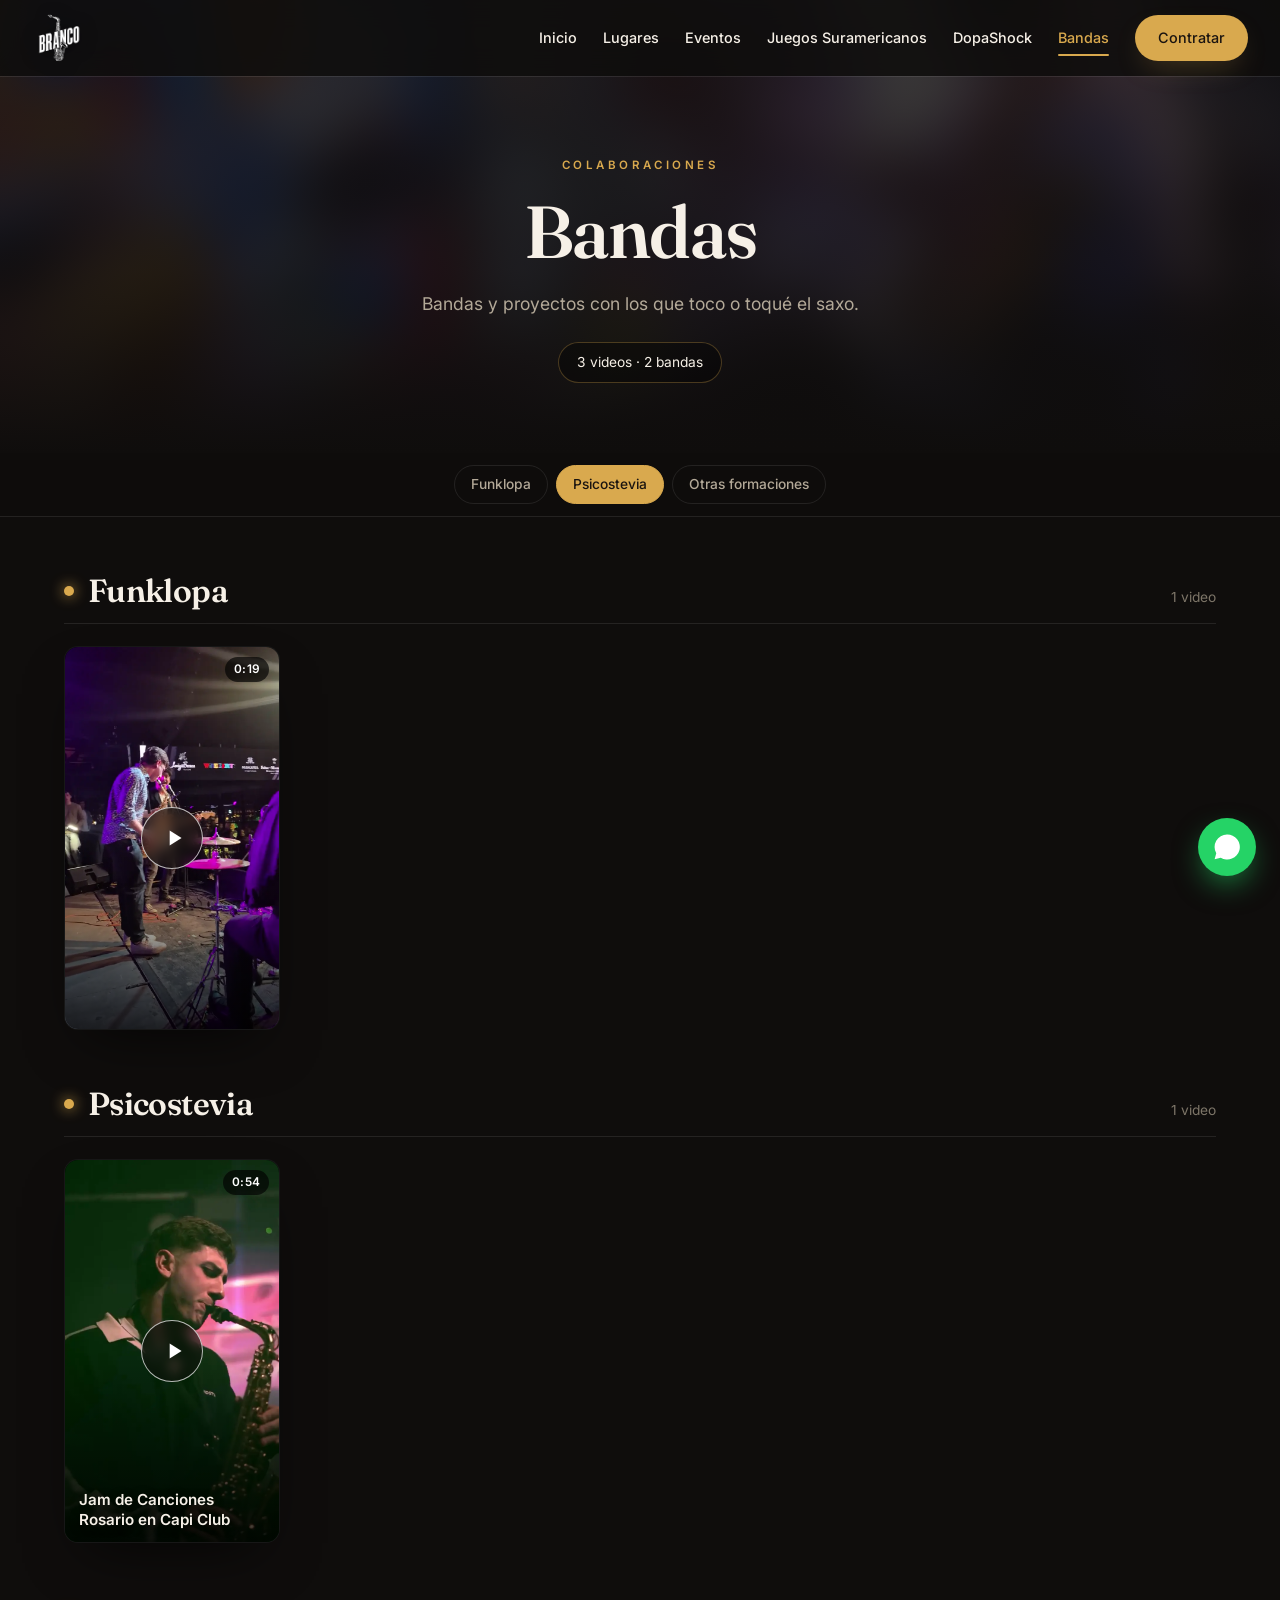
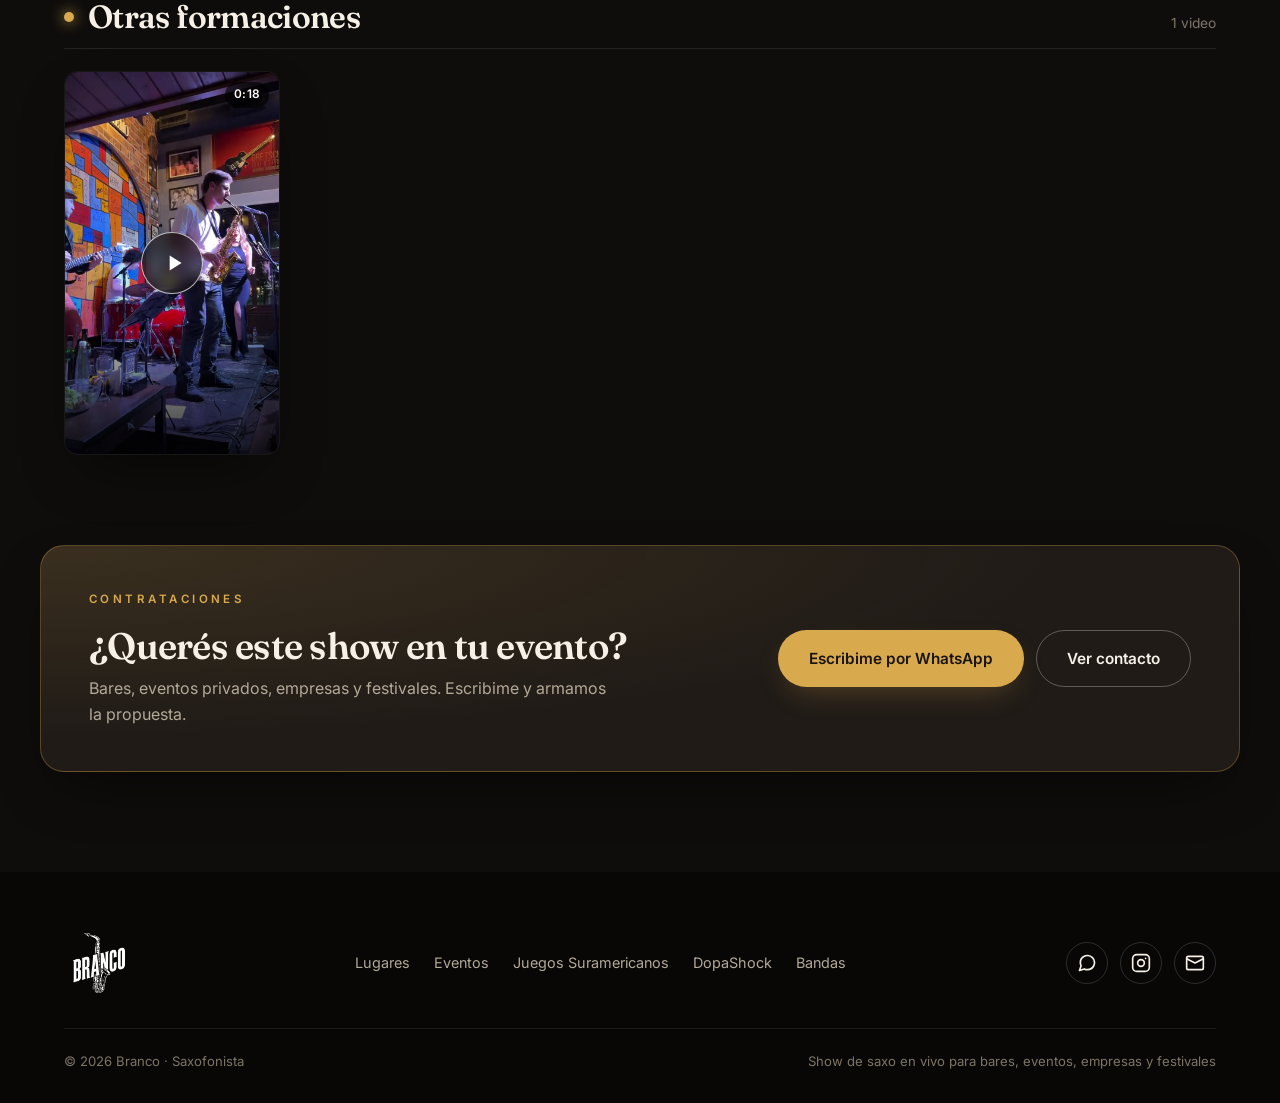
==== bandas.html @ e8080bd6 "Sitio multipágina: Lugares, Eventos, Juegos Suramericanos, DopaShock y Bandas - Páginas generadas au" ====
<!doctype html>
<!-- generado por tools/generar_paginas.py -->
<!-- NO editar este archivo a mano: se pisa al correr actualizar.bat.
     Editá tools/plantillas/*.html o tools/generar_paginas.py -->
<html lang="es-AR">
  <head>
    <meta charset="UTF-8" />
    <meta name="viewport" content="width=device-width, initial-scale=1.0, viewport-fit=cover" />
    <title>Bandas — Branco Saxofonista</title>
    <meta name="description" content="Bandas con las que tocó Branco, saxofonista. Videos en vivo de cada una." />
    <meta name="theme-color" content="#0f0d0c" />
    <meta name="robots" content="index, follow" />
    <link rel="canonical" href="https://developerbranco-rgb.github.io/bandas.html" />

    <meta property="og:site_name" content="Branco — Saxofonista" />
    <meta property="og:title" content="Bandas — Branco Saxofonista" />
    <meta property="og:description" content="Bandas con las que tocó Branco, saxofonista. Videos en vivo de cada una." />
    <meta property="og:type" content="website" />
    <meta property="og:locale" content="es_AR" />
    <meta property="og:url" content="https://developerbranco-rgb.github.io/bandas.html" />
    <meta property="og:image" content="https://developerbranco-rgb.github.io/media/bandas/banda.webp" />
    <meta name="twitter:card" content="summary_large_image" />

    <link rel="icon" type="image/png" sizes="32x32" href="assets/icon-32.png" />
    <link rel="apple-touch-icon" href="assets/icon-180.png" />

    <link rel="preconnect" href="https://fonts.googleapis.com" />
    <link rel="preconnect" href="https://fonts.gstatic.com" crossorigin />
    <link
      href="https://fonts.googleapis.com/css2?family=Fraunces:ital,opsz,wght@0,9..144,600;1,9..144,600&family=Inter:wght@400;500;600;700&display=swap"
      rel="stylesheet"
    />
    <link rel="stylesheet" href="styles.css" />
    <noscript><style>.reveal { opacity: 1; transform: none; }</style></noscript>

    <script type="application/ld+json">
      {
        "@context": "https://schema.org",
        "@graph": [
          {
            "@type": "Person",
            "@id": "https://developerbranco-rgb.github.io/#branco",
            "name": "Branco",
            "jobTitle": "Saxofonista",
            "url": "https://developerbranco-rgb.github.io/",
            "image": "https://developerbranco-rgb.github.io/assets/img/hero.jpg",
            "email": "brancoantu9@gmail.com",
            "sameAs": ["https://instagram.com/branco.sax"]
          },
          {
            "@type": "MusicGroup",
            "@id": "https://developerbranco-rgb.github.io/#show",
            "name": "Branco — Saxofonista",
            "description": "Show de saxo en vivo para bares, eventos privados, empresas y festivales.",
            "url": "https://developerbranco-rgb.github.io/",
            "image": "https://developerbranco-rgb.github.io/assets/img/hero.jpg",
            "genre": ["Pop", "R&B", "Soul", "Electrónica", "Jazz"],
            "member": { "@id": "https://developerbranco-rgb.github.io/#branco" },
            "areaServed": "AR"
          }
        ]
      }
    </script>
  </head>
  <body class="page-bandas">
    <a class="skip" href="#contenido">Saltar al contenido</a>
    <nav class="nav" id="nav" aria-label="Principal">
      <a href="index.html" class="nav__brand" aria-label="Branco — Inicio">
        <img src="assets/logos/branco.webp" alt="Branco" width="120" height="120" />
      </a>
      <div class="nav__links" id="navLinks">
        <a href="index.html">Inicio</a>
        <a href="lugares.html">Lugares</a>
        <a href="eventos.html">Eventos</a>
        <a href="juegos-suramericanos.html">Juegos Suramericanos</a>
        <a href="dopashock.html">DopaShock</a>
        <a href="bandas.html" aria-current="page">Bandas</a>
        <a href="index.html#contacto" class="btn btn--gold nav__cta">Contratar</a>
      </div>
      <button class="nav__toggle" id="navToggle" aria-label="Abrir menú" aria-expanded="false" aria-controls="navLinks">
        <span></span><span></span><span></span>
      </button>
    </nav>

    <main id="contenido">
      <header class="phero">
        <div class="phero__bg" style="background-image:url('media/bandas/banda.webp')" aria-hidden="true"></div>
        <div class="wrap phero__inner">
          <p class="eyebrow">Colaboraciones</p>
          <h1>Bandas</h1>
          <p class="phero__lead">Bandas y proyectos con los que toco o toqué el saxo.</p>
          <p class="phero__stats">3 videos · 2 bandas</p>
        </div>
      </header>
<nav class="subnav" aria-label="Secciones de la página"><div class="subnav__inner wrap"><a href="#funklopa" class="">Funklopa</a><a href="#psicostevia" class="">Psicostevia</a><a href="#otras-formaciones" class="">Otras formaciones</a></div></nav>
<div class="wrap page"><div class="block"><section class="group reveal" id="funklopa"><header class="group__head"><h2>Funklopa</h2><span>1 video</span></header><div class="vgrid vgrid--v"><a class="vcard vcard--v" href="media/bandas/funklopa/funklopa.mp4" data-video data-title="" data-poster="media/bandas/funklopa/funklopa.webp" aria-label="Reproducir video"><img src="media/bandas/funklopa/funklopa.webp" alt="" width="720" height="1280" loading="lazy" decoding="async" /><span class="vcard__play"><svg viewBox="0 0 24 24" aria-hidden="true"><path d="M8 5v14l11-7z"/></svg></span><span class="vcard__dur">0:19</span></a></div></section>
<section class="group reveal" id="psicostevia"><header class="group__head"><h2>Psicostevia</h2><span>1 video</span></header><div class="vgrid vgrid--v"><a class="vcard vcard--v" href="media/bandas/psicostevia/que-paso-la-jamdecancionesrosario-y-la-magia-de-branco-sax-e.mp4" data-video data-title="Jam de Canciones Rosario en Capi Club" data-poster="media/bandas/psicostevia/que-paso-la-jamdecancionesrosario-y-la-magia-de-branco-sax-e.webp" aria-label="Reproducir: Jam de Canciones Rosario en Capi Club"><img src="media/bandas/psicostevia/que-paso-la-jamdecancionesrosario-y-la-magia-de-branco-sax-e.webp" alt="" width="720" height="1280" loading="lazy" decoding="async" /><span class="vcard__play"><svg viewBox="0 0 24 24" aria-hidden="true"><path d="M8 5v14l11-7z"/></svg></span><span class="vcard__dur">0:54</span><span class="vcard__title">Jam de Canciones Rosario en Capi Club</span></a></div></section>
<section class="group reveal" id="otras-formaciones"><header class="group__head"><h2>Otras formaciones</h2><span>1 video</span></header><div class="vgrid vgrid--v"><a class="vcard vcard--v" href="media/bandas/banda.mp4" data-video data-title="" data-poster="media/bandas/banda.webp" aria-label="Reproducir video"><img src="media/bandas/banda.webp" alt="" width="720" height="1280" loading="lazy" decoding="async" /><span class="vcard__play"><svg viewBox="0 0 24 24" aria-hidden="true"><path d="M8 5v14l11-7z"/></svg></span><span class="vcard__dur">0:18</span></a></div></section></div></div>
<section class="cta">
        <div class="wrap cta__inner reveal">
          <div>
            <p class="eyebrow">Contrataciones</p>
            <h2>¿Querés este show en tu evento?</h2>
            <p>Bares, eventos privados, empresas y festivales. Escribime y armamos la propuesta.</p>
          </div>
          <div class="cta__btns">
            <a class="btn btn--gold" data-wa href="index.html#contacto">Escribime por WhatsApp</a>
            <a class="btn btn--ghost" href="index.html#contacto">Ver contacto</a>
          </div>
        </div>
      </section>
    </main>

    <footer class="footer">
      <div class="wrap">
        <div class="footer__top">
          <a href="index.html" class="footer__brand" aria-label="Branco — Inicio">
            <img src="assets/logos/branco.webp" alt="Branco" width="120" height="120" loading="lazy" />
          </a>
          <nav class="footer__links" aria-label="Videos">
            <a href="lugares.html">Lugares</a>
<a href="eventos.html">Eventos</a>
<a href="juegos-suramericanos.html">Juegos Suramericanos</a>
<a href="dopashock.html">DopaShock</a>
<a href="bandas.html">Bandas</a>
          </nav>
          <div class="footer__soc">
            <a data-wa href="#" target="_blank" rel="noopener" aria-label="WhatsApp">
              <svg viewBox="0 0 24 24" stroke-width="2" stroke-linecap="round" stroke-linejoin="round"><path d="M21 11.5a8.38 8.38 0 0 1-.9 3.8 8.5 8.5 0 0 1-7.6 4.7 8.38 8.38 0 0 1-3.8-.9L3 21l1.9-5.7a8.38 8.38 0 0 1-.9-3.8 8.5 8.5 0 0 1 4.7-7.6 8.38 8.38 0 0 1 3.8-.9h.5a8.48 8.48 0 0 1 8 8v.5z" /></svg>
            </a>
            <a data-ig href="#" target="_blank" rel="noopener" aria-label="Instagram">
              <svg viewBox="0 0 24 24" stroke-width="2" stroke-linecap="round" stroke-linejoin="round"><rect x="2" y="2" width="20" height="20" rx="5" /><circle cx="12" cy="12" r="4" /><path d="M17.5 6.5h.01" /></svg>
            </a>
            <a data-mail href="#" aria-label="Email">
              <svg viewBox="0 0 24 24" stroke-width="2" stroke-linecap="round" stroke-linejoin="round"><rect x="2" y="4" width="20" height="16" rx="2" /><path d="m22 7-10 5L2 7" /></svg>
            </a>
          </div>
        </div>
        <div class="footer__bottom">
          <span>© <span data-year></span> Branco · Saxofonista</span>
          <span>Show de saxo en vivo para bares, eventos, empresas y festivales</span>
        </div>
      </div>
    </footer>

    <a class="wa-float" data-wa href="#" target="_blank" rel="noopener" aria-label="Escribime por WhatsApp">
      <svg viewBox="0 0 24 24" aria-hidden="true"><path d="M12 2a10 10 0 0 0-8.6 15l-1.3 4.8 4.9-1.3A10 10 0 1 0 12 2z" /></svg>
    </a>

    <!-- Reproductor de videos -->
    <div class="player" id="player" role="dialog" aria-modal="true" aria-label="Reproductor de video" hidden>
      <div class="player__top">
        <p class="player__title" id="playerTitle"></p>
        <span class="player__count" id="playerCount"></span>
        <button class="player__nav player__nav--prev" id="playerPrev" type="button" aria-label="Video anterior">
          <svg viewBox="0 0 24 24"><path d="M15 5 8 12l7 7" /></svg>
        </button>
        <button class="player__nav player__nav--next" id="playerNext" type="button" aria-label="Video siguiente">
          <svg viewBox="0 0 24 24"><path d="m9 5 7 7-7 7" /></svg>
        </button>
        <button class="player__close" id="playerClose" type="button" aria-label="Cerrar">
          <svg viewBox="0 0 24 24"><path d="M6 6l12 12M18 6 6 18" /></svg>
        </button>
      </div>
      <div class="player__stage" id="playerStage">
        <video id="playerVideo" controls playsinline preload="auto"></video>
      </div>
    </div>

    <!-- Fotos ampliadas -->
    <div class="lightbox" id="lightbox" role="dialog" aria-modal="true" aria-label="Foto ampliada">
      <button class="lightbox__close" id="lbClose" aria-label="Cerrar">&times;</button>
      <img alt="" id="lbImg" />
    </div>


    <script src="script.js"></script>
  </body>
</html>
---- styles.css ----
/* ==========================================================================
   Branco — Portfolio Saxofonista
   Estilo: oscuro y elegante, con el dorado del saxo como acento.
   La página de DopaShock cambia el acento a violeta neón (.theme-dopa).
   ========================================================================== */

:root {
  --bg: #0f0d0c;
  --bg-soft: #171412;
  --surface: #201b17;
  --surface-2: #2a241f;
  --ink: #f6f0e7;
  --ink-soft: #b3a998;
  --ink-mute: #7d7568;
  --line: rgba(255, 255, 255, 0.09);
  --gold: #d9a94e;
  --gold-deep: #c1923a;
  --gold-soft: rgba(217, 169, 78, 0.14);
  --gold-line: rgba(217, 169, 78, 0.3);
  --on-gold: #1a1410;
  --dopa: #b44dff;
  --dopa-2: #ff3fd8;
  --shadow: 0 24px 60px -24px rgba(0, 0, 0, 0.75);
  --glow: 0 0 60px -12px rgba(217, 169, 78, 0.35);
  --radius: 18px;
  --maxw: 1200px;
  --nav-h: 76px;
  --serif: "Fraunces", Georgia, "Times New Roman", serif;
  --sans: "Inter", -apple-system, BlinkMacSystemFont, "Segoe UI", Roboto, sans-serif;
}

.theme-dopa {
  --gold: #c26bff;
  --gold-deep: #a64dff;
  --gold-soft: rgba(194, 107, 255, 0.15);
  --gold-line: rgba(194, 107, 255, 0.35);
  --on-gold: #fff;
  --glow: 0 0 70px -12px rgba(194, 107, 255, 0.5);
}

* { box-sizing: border-box; margin: 0; padding: 0; }

html { overflow-x: hidden; scroll-behavior: smooth; scroll-padding-top: calc(var(--nav-h) + 60px); }

body {
  font-family: var(--sans);
  color: var(--ink);
  background: var(--bg);
  line-height: 1.65;
  -webkit-font-smoothing: antialiased;
  overflow-x: hidden;
}
body.no-scroll { overflow: hidden; }

img, video { max-width: 100%; display: block; }
a { color: inherit; text-decoration: none; }
ul { list-style: none; }

:focus-visible { outline: 2px solid var(--gold); outline-offset: 3px; border-radius: 6px; }

.visually-hidden {
  position: absolute !important; width: 1px; height: 1px; overflow: hidden;
  clip: rect(0 0 0 0); white-space: nowrap;
}
.skip {
  position: absolute; left: 12px; top: -60px; z-index: 300;
  background: var(--gold); color: var(--on-gold); padding: 10px 16px; border-radius: 10px; font-weight: 600;
}
.skip:focus { top: 12px; }

@media (prefers-reduced-motion: reduce) {
  html { scroll-behavior: auto; }
  *, *::before, *::after {
    animation-duration: 0.01ms !important; animation-iteration-count: 1 !important;
    transition-duration: 0.01ms !important; scroll-behavior: auto !important;
  }
  .reveal { opacity: 1; transform: none; }
}

.wrap { width: 100%; max-width: var(--maxw); margin: 0 auto; padding: 0 24px; }

h1, h2, h3 { font-family: var(--serif); font-weight: 600; line-height: 1.12; letter-spacing: -0.02em; }

.eyebrow {
  font-family: var(--sans); text-transform: uppercase; letter-spacing: 0.3em;
  font-size: 0.72rem; font-weight: 600; color: var(--gold); margin-bottom: 16px;
}

.section { padding: 100px 0; position: relative; }
.section--soft { background: var(--bg-soft); }
.section__head { max-width: 680px; margin-bottom: 48px; }
.section__head--center { margin-left: auto; margin-right: auto; text-align: center; }
.section__head h2 { font-size: clamp(2rem, 4.5vw, 3.1rem); }
.section__head p:not(.eyebrow) { color: var(--ink-soft); margin-top: 12px; }

/* ---------- Botones ---------- */
.btn {
  display: inline-flex; align-items: center; justify-content: center; gap: 10px;
  padding: 15px 30px; border-radius: 100px; font-weight: 600; font-size: 0.96rem;
  cursor: pointer; border: 1.5px solid transparent; font-family: inherit;
  transition: transform 0.25s ease, box-shadow 0.25s ease, background 0.25s ease, color 0.25s ease;
}
.btn:hover { transform: translateY(-2px); }
.btn--gold { background: var(--gold); color: var(--on-gold); box-shadow: 0 12px 30px -10px var(--gold-line); }
.btn--gold:hover { background: var(--gold-deep); }
.btn--ghost { border-color: rgba(255, 255, 255, 0.28); color: var(--ink); }
.btn--ghost:hover { background: var(--ink); color: var(--bg); border-color: var(--ink); }
.btn--wa { background: #25d366; color: #fff; }
.btn--wa:hover { background: #1eb257; }
.btn--dopa {
  background: linear-gradient(90deg, var(--dopa), var(--dopa-2)); color: #fff;
  box-shadow: 0 12px 34px -10px rgba(180, 77, 255, 0.7);
}

/* ---------- Navbar ---------- */
.nav {
  position: fixed; inset: 0 0 auto 0; z-index: 100; height: var(--nav-h);
  display: flex; align-items: center; justify-content: space-between; gap: 20px;
  padding: 0 32px; transition: background 0.3s ease, box-shadow 0.3s ease;
}
.nav.scrolled, body:not(.page-index) .nav {
  background: rgba(15, 13, 12, 0.86);
  -webkit-backdrop-filter: blur(14px); backdrop-filter: blur(14px);
  box-shadow: 0 1px 0 var(--line);
}
.nav__brand { display: flex; align-items: center; flex-shrink: 0; }
.nav__brand img { height: 54px; width: auto; filter: drop-shadow(0 2px 8px rgba(0,0,0,.5)); }
.nav__links { display: flex; gap: 26px; align-items: center; }
.nav__links a {
  font-size: 0.9rem; font-weight: 500; color: var(--ink); white-space: nowrap;
  position: relative; transition: color 0.2s;
}
.nav__links a:not(.btn)::after {
  content: ""; position: absolute; left: 0; right: 0; bottom: -6px; height: 2px;
  background: var(--gold); transform: scaleX(0); transition: transform 0.25s; border-radius: 2px;
}
.nav__links a:not(.btn):hover { color: var(--gold); }
.nav__links a[aria-current="page"] { color: var(--gold); }
.nav__links a[aria-current="page"]::after { transform: scaleX(1); }
.nav__links .btn { padding: 10px 22px; color: var(--on-gold); }
.nav__toggle {
  display: none; background: none; border: 0; cursor: pointer; padding: 8px; margin-right: -8px;
  position: relative; z-index: 102;
}
.nav__toggle span { display: block; width: 26px; height: 2px; background: var(--ink); margin: 6px 0; transition: 0.3s; }
.nav__toggle.open span:nth-child(1) { transform: translateY(8px) rotate(45deg); }
.nav__toggle.open span:nth-child(2) { opacity: 0; }
.nav__toggle.open span:nth-child(3) { transform: translateY(-8px) rotate(-45deg); }

/* ---------- Hero (inicio) ---------- */
.hero {
  min-height: 100vh; min-height: 100svh;
  display: grid; align-items: center; grid-template-columns: 1.05fr 0.95fr; gap: 56px;
  padding: 130px 24px 80px; position: relative;
}
.hero::before {
  content: ""; position: absolute; top: -10%; right: 0; width: min(600px, 100%); height: 600px;
  background: radial-gradient(circle, rgba(217, 169, 78, 0.16), transparent 65%);
  pointer-events: none; z-index: 0;
}
.hero__text { position: relative; z-index: 1; }
.hero__text .eyebrow { animation: rise 0.8s 0.05s both; }
.hero h1 { font-size: clamp(2.8rem, 6.6vw, 5rem); margin-bottom: 22px; animation: rise 0.8s 0.12s both; }
.hero h1 em { font-style: italic; color: var(--gold); }
.hero__lead { font-size: 1.14rem; color: var(--ink-soft); max-width: 470px; margin-bottom: 34px; animation: rise 0.8s 0.2s both; }
.hero__lead strong { color: var(--ink); font-weight: 600; }
.hero__cta { display: flex; gap: 16px; flex-wrap: wrap; animation: rise 0.8s 0.28s both; }
.hero__feats { display: flex; gap: 12px; flex-wrap: wrap; margin-top: 34px; animation: rise 0.8s 0.36s both; }
.hero__feats span {
  display: inline-flex; align-items: center; gap: 8px; font-size: 0.86rem; color: var(--ink-soft);
  border: 1px solid var(--line); padding: 8px 15px; border-radius: 100px; background: var(--surface);
}
.hero__feats svg { width: 16px; height: 16px; stroke: var(--gold); fill: none; }
.hero__media { position: relative; z-index: 1; display: flex; justify-content: center; animation: rise 1s 0.3s both; }
.hero__phone {
  position: relative; width: min(360px, 78vw); aspect-ratio: 9 / 16; border-radius: 26px;
  overflow: hidden; background: #000; box-shadow: var(--shadow), var(--glow);
  border: 1px solid var(--gold-line);
}
.hero__phone video { width: 100%; height: 100%; object-fit: cover; }
.hero__sound {
  position: absolute; bottom: 58px; left: 50%; transform: translateX(-50%);
  display: flex; align-items: center; gap: 8px; background: rgba(15, 13, 12, 0.78);
  -webkit-backdrop-filter: blur(6px); backdrop-filter: blur(6px); border: 1px solid rgba(217, 169, 78, 0.5);
  color: var(--ink); font-family: inherit; padding: 9px 16px; border-radius: 100px; font-size: 0.8rem;
  white-space: nowrap; cursor: pointer; z-index: 2;
}
.hero__sound[hidden] { display: none; }
.hero__sound svg { width: 16px; height: 16px; stroke: var(--gold); fill: none; stroke-width: 2; }
@keyframes rise { from { opacity: 0; transform: translateY(24px); } to { opacity: 1; transform: none; } }

/* ---------- Franja "Ideal para" ---------- */
.strip { border-block: 1px solid var(--line); background: var(--bg-soft); }
.strip__inner { display: flex; align-items: center; gap: 28px; padding-block: 22px; flex-wrap: wrap; justify-content: center; }
.strip__label { font-size: 0.72rem; text-transform: uppercase; letter-spacing: 0.3em; color: var(--gold); font-weight: 600; }
.strip__list { display: flex; flex-wrap: wrap; gap: 10px 28px; justify-content: center; }
.strip__list li { font-family: var(--serif); font-size: 1.12rem; color: var(--ink); position: relative; }
.strip__list li + li::before {
  content: ""; position: absolute; left: -16px; top: 50%; width: 5px; height: 5px;
  border-radius: 50%; background: var(--gold); transform: translateY(-50%);
}

/* ---------- Números ---------- */
.stats { display: grid; grid-template-columns: repeat(auto-fit, minmax(180px, 1fr)); gap: 18px; padding-block: 64px 0; }
.stat {
  text-align: center; padding: 26px 16px; border: 1px solid var(--line); border-radius: var(--radius);
  background: linear-gradient(180deg, var(--surface), transparent);
}
.stat b { display: block; font-family: var(--serif); font-size: clamp(2.4rem, 5vw, 3.2rem); color: var(--gold); line-height: 1; }
.stat span { display: block; margin-top: 10px; color: var(--ink-soft); font-size: 0.9rem; }

/* ---------- Reveal on scroll ---------- */
.reveal { opacity: 0; transform: translateY(30px); transition: opacity 0.8s ease, transform 0.8s ease; }
.reveal.in { opacity: 1; transform: none; }

/* ---------- El show ---------- */
.show { display: grid; grid-template-columns: 0.95fr 1.05fr; gap: 64px; align-items: center; }
.show__text h2 { font-size: clamp(1.9rem, 4vw, 2.8rem); margin-bottom: 14px; }
.show__lead { color: var(--ink-soft); }
.show__list { display: grid; gap: 14px; margin-top: 28px; }
.feat {
  display: flex; align-items: center; gap: 16px; padding: 18px 20px; background: var(--surface);
  border: 1px solid var(--line); border-radius: 14px; transition: border-color 0.25s, transform 0.25s;
}
.feat:hover { border-color: var(--gold); transform: translateX(4px); }
.feat .ico {
  width: 46px; height: 46px; flex-shrink: 0; border-radius: 12px; background: var(--gold-soft);
  display: flex; align-items: center; justify-content: center;
}
.feat .ico svg { width: 24px; height: 24px; stroke: var(--gold); fill: none; }
.feat h3 { font-size: 1.08rem; }
.feat p { color: var(--ink-soft); font-size: 0.9rem; line-height: 1.5; margin-top: 2px; }
.show__media { position: relative; }
.show__media img {
  width: 100%; height: 580px; object-fit: cover; object-position: center 18%;
  border-radius: var(--radius); box-shadow: var(--shadow);
}
.show__media .frame {
  position: absolute; inset: 18px 18px -18px -18px; border: 2px solid var(--gold);
  border-radius: var(--radius); z-index: -1;
}

/* ---------- Explorar (tarjetas a cada página) ---------- */
.xgrid { display: grid; grid-template-columns: repeat(auto-fit, minmax(200px, 1fr)); gap: 18px; }
.xcard {
  position: relative; display: block; aspect-ratio: 4 / 5; border-radius: var(--radius); overflow: hidden;
  background: #000; border: 1px solid var(--line); box-shadow: var(--shadow); isolation: isolate;
}
.xcard img {
  position: absolute; inset: 0; width: 100%; height: 100%; object-fit: cover; z-index: -2;
  transition: transform 0.8s ease, filter 0.4s;
}
.xcard::after {
  content: ""; position: absolute; inset: 0; z-index: -1;
  background: linear-gradient(180deg, rgba(0,0,0,0) 35%, rgba(0,0,0,0.88) 100%);
}
.xcard:hover img { transform: scale(1.06); }
.xcard:hover { border-color: var(--gold-line); }
.xcard__body { position: absolute; left: 22px; right: 60px; bottom: 22px; display: flex; flex-direction: column; gap: 4px; }
.xcard__eyebrow { font-size: 0.68rem; text-transform: uppercase; letter-spacing: 0.22em; color: var(--gold); font-weight: 600; }
.xcard__title { font-family: var(--serif); font-size: 1.7rem; line-height: 1.1; }
.xcard__meta { font-size: 0.84rem; color: var(--ink-soft); }
.xcard__arrow {
  position: absolute; right: 18px; bottom: 22px; width: 40px; height: 40px; border-radius: 50%;
  border: 1px solid var(--gold-line); display: flex; align-items: center; justify-content: center;
  color: var(--gold); font-size: 1.1rem; transition: background 0.25s, color 0.25s, transform 0.25s;
}
.xcard:hover .xcard__arrow { background: var(--gold); color: var(--on-gold); transform: translateX(3px); }

/* ---------- Banda DopaShock (inicio) ---------- */
.dopa-band { position: relative; overflow: hidden; padding: 110px 0; isolation: isolate; background: #07040c; }
.dopa-band__bg {
  position: absolute; inset: 0; z-index: -2; background-size: cover; background-position: center 30%;
  opacity: 0.35; filter: saturate(1.2);
}
.dopa-band::before {
  content: ""; position: absolute; inset: 0; z-index: -1;
  background: radial-gradient(ellipse at 20% 50%, rgba(180, 77, 255, 0.35), transparent 60%),
    linear-gradient(90deg, rgba(7, 4, 12, 0.85) 0%, rgba(7, 4, 12, 0.6) 100%);
}
.dopa-band__inner { display: grid; grid-template-columns: auto 1fr; gap: 56px; align-items: center; }
.dopa-band__emblem { width: clamp(150px, 22vw, 260px); height: auto; filter: drop-shadow(0 0 40px rgba(194, 107, 255, 0.55)); }
.dopa-band .eyebrow { color: #d59bff; }
.dopa-band__logo { width: min(460px, 100%); height: auto; margin-bottom: 18px; }
.dopa-band p:not(.eyebrow) { color: #d8cfe6; max-width: 520px; }
.dopa-band__meta { font-size: 0.88rem; margin: 10px 0 26px; color: #a99bbd !important; }

/* ---------- Encabezado de páginas internas ---------- */
.phero { position: relative; overflow: hidden; padding: calc(var(--nav-h) + 80px) 0 70px; isolation: isolate; text-align: center; }
.phero__bg {
  position: absolute; inset: -40px; z-index: -2; background-size: cover; background-position: center;
  filter: blur(26px) saturate(1.15); opacity: 0.45; transform: scale(1.1);
}
.phero::after {
  content: ""; position: absolute; inset: 0; z-index: -1;
  background: linear-gradient(180deg, rgba(15,13,12,0.55) 0%, rgba(15,13,12,0.75) 60%, var(--bg) 100%);
}
.phero h1 { font-size: clamp(2.6rem, 7vw, 4.6rem); }
.phero__lead { color: var(--ink-soft); font-size: 1.1rem; max-width: 620px; margin: 16px auto 0; }
.phero__stats {
  display: inline-block; margin-top: 24px; padding: 8px 18px; border-radius: 100px;
  border: 1px solid var(--gold-line); background: rgba(0,0,0,0.35); color: var(--ink); font-size: 0.86rem;
}
.phero__logo {
  width: min(560px, 88vw); height: auto; margin: 4px auto 0;
  filter: drop-shadow(0 0 30px rgba(194, 107, 255, 0.45));
}
.theme-dopa .phero__bg { filter: blur(6px) saturate(1.25); opacity: 0.5; }
.theme-dopa .phero::after {
  background: radial-gradient(ellipse at 50% 40%, rgba(180, 77, 255, 0.25), transparent 60%),
    linear-gradient(180deg, rgba(10,6,16,0.55) 0%, rgba(10,6,16,0.8) 60%, var(--bg) 100%);
}
.theme-dopa { --bg: #0b0810; --bg-soft: #120d1a; --surface: #1b1426; }

/* ---------- Submenú de secciones ---------- */
.subnav {
  position: sticky; top: var(--nav-h); z-index: 50;
  background: rgba(15, 13, 12, 0.9); -webkit-backdrop-filter: blur(12px); backdrop-filter: blur(12px);
  border-bottom: 1px solid var(--line);
}
.theme-dopa .subnav { background: rgba(11, 8, 16, 0.9); }
.subnav__inner {
  display: flex; gap: 8px; overflow-x: auto; padding-block: 12px; scrollbar-width: none;
  justify-content: safe center;
}
.subnav__inner::-webkit-scrollbar { display: none; }
.subnav a {
  flex: 0 0 auto; padding: 7px 16px; border-radius: 100px; font-size: 0.86rem; font-weight: 500;
  color: var(--ink-soft); border: 1px solid var(--line); transition: 0.2s; white-space: nowrap;
}
.subnav a.is-main { color: var(--ink); font-weight: 600; }
.subnav a:hover { color: var(--ink); border-color: var(--gold-line); }
.subnav a.active { background: var(--gold); border-color: var(--gold); color: var(--on-gold); }

/* ---------- Grillas de videos ---------- */
.page { padding-block: 56px 90px; }
.block + .block { margin-top: 80px; }
.block__head { text-align: center; max-width: 640px; margin: 0 auto 36px; }
.block__head h2 { font-size: clamp(1.9rem, 4.2vw, 2.7rem); }
.block__head h2::after {
  content: ""; display: block; width: 56px; height: 2px; background: var(--gold); margin: 16px auto 0; border-radius: 2px;
}
.block__head p { color: var(--ink-soft); margin-top: 14px; }

.group + .group { margin-top: 56px; }
.group__head {
  display: flex; align-items: baseline; justify-content: space-between; gap: 16px;
  padding-bottom: 14px; margin-bottom: 22px; border-bottom: 1px solid var(--line);
}
.group__head h2, .group__head h3 { font-size: clamp(1.45rem, 3vw, 2rem); }
.group__head h2::before, .group__head h3::before {
  content: ""; display: inline-block; width: 10px; height: 10px; border-radius: 50%;
  background: var(--gold); margin-right: 14px; vertical-align: middle; transform: translateY(-3px);
  box-shadow: 0 0 14px var(--gold);
}
.group__head span { color: var(--ink-mute); font-size: 0.86rem; white-space: nowrap; }

.vgrid { display: grid; gap: 18px; }
.vgrid + .vgrid { margin-top: 18px; }
.vgrid--v { grid-template-columns: repeat(auto-fill, minmax(210px, 1fr)); }
.vgrid--h { grid-template-columns: repeat(auto-fill, minmax(340px, 1fr)); }

.vcard {
  position: relative; display: block; border-radius: 14px; overflow: hidden; background: #000;
  border: 1px solid var(--line); box-shadow: var(--shadow); isolation: isolate;
  transition: transform 0.35s ease, border-color 0.35s ease, box-shadow 0.35s ease;
}
.vcard--v { aspect-ratio: 9 / 16; }
.vcard--h { aspect-ratio: 16 / 9; }
.vcard img { width: 100%; height: 100%; object-fit: cover; transition: transform 0.7s ease; }
.vcard::after {
  content: ""; position: absolute; inset: 0; z-index: 1; pointer-events: none;
  background: linear-gradient(180deg, rgba(0,0,0,0) 50%, rgba(0,0,0,0.8) 100%);
}
.vcard:hover { transform: translateY(-4px); border-color: var(--gold-line); box-shadow: var(--shadow), var(--glow); }
.vcard:hover img { transform: scale(1.05); }
.vcard__play {
  position: absolute; z-index: 2; top: 50%; left: 50%; width: 62px; height: 62px; margin: -31px 0 0 -31px;
  border-radius: 50%; display: flex; align-items: center; justify-content: center;
  background: rgba(15, 13, 12, 0.55); border: 1.5px solid rgba(255,255,255,0.7);
  -webkit-backdrop-filter: blur(6px); backdrop-filter: blur(6px);
  transition: background 0.25s, transform 0.25s, border-color 0.25s;
}
.vcard__play svg { width: 26px; height: 26px; fill: #fff; margin-left: 3px; }
.vcard:hover .vcard__play { background: var(--gold); border-color: var(--gold); transform: scale(1.08); }
.vcard:hover .vcard__play svg { fill: var(--on-gold); }
.vcard__dur {
  position: absolute; z-index: 2; top: 10px; right: 10px; font-size: 0.74rem; font-weight: 600;
  padding: 3px 9px; border-radius: 100px; background: rgba(0,0,0,0.65); color: #fff; letter-spacing: 0.02em;
}
.vcard__title {
  position: absolute; z-index: 2; left: 14px; right: 14px; bottom: 12px;
  font-weight: 600; font-size: 0.95rem; line-height: 1.3; text-shadow: 0 2px 10px rgba(0,0,0,0.8);
}

/* ---------- Llamado a contratar ---------- */
.cta { padding: 0 0 100px; }
.cta__inner {
  display: flex; align-items: center; justify-content: space-between; gap: 32px; flex-wrap: wrap;
  padding: 44px 48px; border-radius: 24px; border: 1px solid var(--gold-line);
  background: radial-gradient(ellipse at 0% 0%, var(--gold-soft), transparent 60%), var(--surface);
  box-shadow: var(--shadow);
}
.cta h2 { font-size: clamp(1.6rem, 3.4vw, 2.3rem); }
.cta p:not(.eyebrow) { color: var(--ink-soft); margin-top: 8px; max-width: 520px; }
.cta__btns { display: flex; gap: 12px; flex-wrap: wrap; }

/* ---------- Reproductor ---------- */
.player {
  position: fixed; inset: 0; z-index: 250; background: rgba(5, 4, 3, 0.97);
  display: grid; grid-template-rows: auto 1fr; animation: fade 0.25s ease;
}
.player[hidden] { display: none; }
@keyframes fade { from { opacity: 0; } to { opacity: 1; } }
.player__top {
  display: flex; align-items: center; gap: 16px; padding: 14px 20px;
  padding-top: max(14px, env(safe-area-inset-top));
}
.player__title { flex: 1; min-width: 0; font-weight: 600; white-space: nowrap; overflow: hidden; text-overflow: ellipsis; }
.player__count { color: var(--ink-mute); font-size: 0.86rem; font-variant-numeric: tabular-nums; }
.player__close, .player__nav {
  width: 48px; height: 48px; border-radius: 50%; border: 1px solid rgba(255,255,255,0.2);
  background: rgba(255,255,255,0.06); cursor: pointer; display: flex; align-items: center; justify-content: center;
  transition: background 0.2s, border-color 0.2s;
}
.player__close:hover, .player__nav:hover { background: var(--gold); border-color: var(--gold); }
.player__close svg, .player__nav svg { width: 22px; height: 22px; stroke: #fff; stroke-width: 2.2; fill: none; stroke-linecap: round; stroke-linejoin: round; }
.player__stage {
  min-height: 0; display: flex; align-items: center; justify-content: center;
  padding: 0 88px 24px; padding-bottom: max(24px, env(safe-area-inset-bottom));
}
.player__stage video {
  max-width: 100%; max-height: 100%; width: auto; height: auto; border-radius: 12px; background: #000;
  box-shadow: 0 30px 80px rgba(0,0,0,0.7);
}
.player__nav { position: absolute; top: 50%; transform: translateY(-50%); z-index: 2; }
.player__nav--prev { left: 20px; }
.player__nav--next { right: 20px; }
.player--single .player__nav { display: none; }

/* ---------- Carrusel de fotos ---------- */
.carousel { position: relative; }
.carousel__track {
  display: flex; gap: 18px; overflow-x: auto; scroll-snap-type: x mandatory; scroll-behavior: smooth;
  padding: 4px 2px 14px; scrollbar-width: none;
}
.carousel__track::-webkit-scrollbar { display: none; }
.carousel__track:focus-visible { outline: 2px solid var(--gold); outline-offset: 6px; border-radius: 14px; }
.carousel__track > * { flex: 0 0 auto; scroll-snap-align: center; }
.carousel__btn {
  position: absolute; top: 50%; transform: translateY(-50%); z-index: 5; width: 52px; height: 52px;
  border-radius: 50%; border: 1px solid rgba(217, 169, 78, 0.45); background: rgba(15, 13, 12, 0.85);
  -webkit-backdrop-filter: blur(8px); backdrop-filter: blur(8px);
  display: flex; align-items: center; justify-content: center; cursor: pointer; transition: background 0.25s, transform 0.25s;
}
.carousel__btn:hover { background: var(--gold); transform: translateY(-50%) scale(1.08); }
.carousel__btn:hover svg { stroke: var(--on-gold); }
.carousel__btn svg { width: 24px; height: 24px; stroke: var(--gold); stroke-width: 2.2; fill: none; }
.carousel__btn--prev { left: -22px; }
.carousel__btn--next { right: -22px; }
.pslide {
  height: clamp(340px, 58vh, 520px); aspect-ratio: 2 / 3; width: auto; max-width: 78vw;
  border-radius: 14px; overflow: hidden; box-shadow: var(--shadow); border: 1px solid var(--line); cursor: zoom-in;
}
.pslide img { width: 100%; height: 100%; object-fit: cover; object-position: center 20%; transition: transform 0.6s ease; }
.pslide:hover img { transform: scale(1.05); }

/* ---------- Contacto ---------- */
.contact { display: grid; grid-template-columns: 1fr 1.1fr; gap: 64px; align-items: start; }
.contact__info h2 { font-size: clamp(2rem, 4.5vw, 3rem); margin-bottom: 14px; }
.contact__lead { color: var(--ink-soft); margin-bottom: 28px; }
.contact__list { display: flex; flex-direction: column; gap: 14px; }
.cline {
  display: flex; align-items: center; gap: 16px; padding: 16px 20px; background: var(--surface);
  border: 1px solid var(--line); border-radius: 14px; transition: border-color 0.25s, transform 0.25s;
}
.cline:hover { border-color: var(--gold); transform: translateX(4px); }
.cline .ci {
  width: 44px; height: 44px; border-radius: 12px; background: var(--gold-soft);
  display: flex; align-items: center; justify-content: center; flex-shrink: 0;
}
.cline .ci svg { width: 22px; height: 22px; stroke: var(--gold); fill: none; }
.cline small { display: block; color: var(--ink-soft); font-size: 0.78rem; text-transform: uppercase; letter-spacing: 0.1em; }
.cline b { font-weight: 600; word-break: break-word; }
.form {
  background: var(--surface); border: 1px solid var(--line); border-radius: var(--radius);
  padding: 38px; box-shadow: var(--shadow);
}
.form .row { display: grid; grid-template-columns: 1fr 1fr; gap: 16px; }
.field { margin-bottom: 18px; }
.field label { display: block; font-size: 0.84rem; font-weight: 600; margin-bottom: 8px; }
.field input, .field textarea, .field select {
  width: 100%; padding: 13px 16px; border: 1.5px solid var(--line); border-radius: 12px;
  font-family: inherit; font-size: 1rem; background: var(--bg); color: var(--ink); transition: border-color 0.2s;
  color-scheme: dark;
}
.field input::placeholder, .field textarea::placeholder { color: var(--ink-mute); }
.field input:focus, .field textarea:focus, .field select:focus { outline: none; border-color: var(--gold); }
.field textarea { resize: vertical; min-height: 110px; }
.form .btn { width: 100%; }

/* ---------- Footer ---------- */
.footer { background: #080706; color: var(--ink-soft); padding: 56px 0 30px; padding-bottom: max(30px, env(safe-area-inset-bottom)); }
.footer__top {
  display: flex; justify-content: space-between; align-items: center; flex-wrap: wrap; gap: 24px;
  padding-bottom: 30px; border-bottom: 1px solid rgba(255, 255, 255, 0.08);
}
.footer__brand img { height: 70px; width: auto; }
.footer__links { display: flex; flex-wrap: wrap; gap: 10px 24px; }
.footer__links a { font-size: 0.9rem; transition: color 0.2s; }
.footer__links a:hover { color: var(--gold); }
.footer__soc { display: flex; gap: 12px; }
.footer__soc a {
  width: 42px; height: 42px; border-radius: 50%; border: 1px solid rgba(255, 255, 255, 0.15);
  display: flex; align-items: center; justify-content: center; transition: background 0.25s, border-color 0.25s;
}
.footer__soc a:hover { background: var(--gold); border-color: var(--gold); }
.footer__soc a:hover svg { stroke: var(--on-gold); }
.footer__soc svg { width: 20px; height: 20px; stroke: var(--ink); fill: none; }
.footer__bottom {
  padding-top: 22px; font-size: 0.82rem; color: var(--ink-mute);
  display: flex; justify-content: space-between; flex-wrap: wrap; gap: 10px;
}

/* ---------- Lightbox ---------- */
.lightbox {
  position: fixed; inset: 0; z-index: 260; background: rgba(8, 6, 5, 0.95);
  display: none; align-items: center; justify-content: center; padding: 30px;
}
.lightbox.open { display: flex; }
.lightbox img { max-width: 92vw; max-height: 88vh; object-fit: contain; border-radius: 10px; box-shadow: 0 30px 80px rgba(0, 0, 0, 0.7); }
.lightbox__close {
  position: absolute; top: 18px; right: 24px; background: none; border: 0; color: #fff;
  font-size: 2.6rem; cursor: pointer; line-height: 1; padding: 6px;
}

/* ---------- WhatsApp flotante ---------- */
.wa-float {
  position: fixed; bottom: 24px; right: 24px; z-index: 90; width: 58px; height: 58px; border-radius: 50%;
  background: #25d366; display: flex; align-items: center; justify-content: center;
  box-shadow: 0 12px 30px -6px rgba(37, 211, 102, 0.6); transition: transform 0.25s; animation: pulse 2.4s infinite;
  margin-bottom: env(safe-area-inset-bottom);
}
.wa-float:hover { transform: scale(1.08); }
.wa-float svg { width: 30px; height: 30px; fill: #fff; }
@keyframes pulse {
  0%, 100% { box-shadow: 0 12px 30px -6px rgba(37, 211, 102, 0.6), 0 0 0 0 rgba(37, 211, 102, 0.4); }
  50% { box-shadow: 0 12px 30px -6px rgba(37, 211, 102, 0.6), 0 0 0 14px rgba(37, 211, 102, 0); }
}
body.no-scroll .wa-float, body.menu-open .wa-float { display: none; }

/* ---------- Pantalla completa ---------- */
video:fullscreen, video:-webkit-full-screen {
  width: 100vw !important; height: 100vh !important; max-width: 100vw !important; max-height: 100vh !important;
  object-fit: contain !important; background: #000 !important; border-radius: 0 !important;
}

/* ==========================================================================
   Responsive
   ========================================================================== */
@media (max-width: 1240px) {
  .carousel__btn--prev { left: 6px; }
  .carousel__btn--next { right: 6px; }
}

@media (max-width: 1120px) {
  :root { --nav-h: 66px; }
  .nav { padding: 0 20px; }
  .nav__brand img { height: 46px; }
  .nav__links {
    position: fixed; inset: 0 0 0 auto; width: min(84vw, 340px); height: 100vh; height: 100dvh;
    background: var(--surface); flex-direction: column; justify-content: center; align-items: flex-start;
    gap: 6px; padding: 80px 32px 32px; transform: translateX(100%); visibility: hidden;
    transition: transform 0.35s ease, visibility 0.35s; box-shadow: -30px 0 60px rgba(0,0,0,0.5); overflow-y: auto;
  }
  .nav__links.open { transform: none; visibility: visible; }
  .nav__links a { font-size: 1.15rem; padding: 10px 0; width: 100%; font-family: var(--serif); }
  .nav__links a:not(.btn)::after { bottom: 4px; right: auto; width: 28px; transform-origin: left; }
  .nav__links .btn { margin-top: 16px; width: 100%; padding: 14px 22px; font-family: var(--sans); font-size: 1rem; }
  .nav__toggle { display: block; }
  body.menu-open::after {
    content: ""; position: fixed; inset: 0; background: rgba(0,0,0,0.55); z-index: 99;
  }
}

@media (max-width: 960px) {
  .hero { grid-template-columns: 1fr; text-align: center; padding-top: calc(var(--nav-h) + 36px); gap: 40px; }
  .hero__media { order: -1; }
  .hero__cta, .hero__feats { justify-content: center; }
  .hero__lead { margin-left: auto; margin-right: auto; }
  .show, .contact { grid-template-columns: 1fr; gap: 44px; }
  .show__media { order: -1; max-width: 460px; margin: 0 auto; width: 100%; }
  .show__media img { height: 460px; }
  .show__media .frame { inset: 12px 12px -12px -12px; }
  .dopa-band__inner { grid-template-columns: 1fr; text-align: center; gap: 28px; justify-items: center; }
  .dopa-band p:not(.eyebrow) { margin-inline: auto; }
  /* Reproductor en celular/tablet: [título · 3/10  ‹ ›  ✕] arriba, video grande abajo */
  .player__stage { padding: 0 10px 16px; padding-bottom: max(16px, env(safe-area-inset-bottom)); }
  .player__top { gap: 10px; padding-inline: 16px; }
  .player__nav { position: static; transform: none; }
}

@media (max-width: 700px) {
  .vgrid--v { grid-template-columns: repeat(2, 1fr); gap: 12px; }
  .vgrid--h { grid-template-columns: 1fr; gap: 12px; }
  .vgrid + .vgrid { margin-top: 12px; }
  .vcard { border-radius: 12px; }
  .vcard__play { width: 50px; height: 50px; margin: -25px 0 0 -25px; }
  .vcard__play svg { width: 22px; height: 22px; }
  .vcard__title { font-size: 0.84rem; left: 10px; right: 10px; bottom: 9px; }
  .vcard:hover { transform: none; }
  .group__head { flex-direction: column; align-items: flex-start; gap: 2px; }
  .pslide { height: 60vh; max-height: 480px; }
  .carousel__btn { width: 44px; height: 44px; }
  .xcard { aspect-ratio: 16 / 13; }
  .cta__inner { padding: 32px 24px; }
  .cta__btns, .cta__btns .btn { width: 100%; }
  .player__close, .player__nav { width: 42px; height: 42px; }
}

@media (max-width: 560px) {
  .wrap { padding: 0 18px; }
  .section { padding: 72px 0; }
  .hero { padding: calc(var(--nav-h) + 24px) 18px 64px; }
  .hero__feats span { font-size: 0.8rem; }
  .stats { grid-template-columns: repeat(3, 1fr); gap: 10px; padding-top: 48px; }
  .stat { padding: 18px 6px; }
  .stat span { font-size: 0.74rem; line-height: 1.3; }
  .form .row { grid-template-columns: 1fr; gap: 0; }
  .form { padding: 24px 20px; }
  .phero { padding: calc(var(--nav-h) + 48px) 0 44px; }
  .page { padding-block: 36px 70px; }
  .block + .block { margin-top: 60px; }
  .group + .group { margin-top: 44px; }
  .strip__list li { font-size: 1rem; }
  .footer__top { flex-direction: column; align-items: flex-start; }
  .wa-float { width: 54px; height: 54px; bottom: 18px; right: 18px; }
}

/* Nada se sale de los costados en celulares */
main, .footer { overflow-x: clip; }

@media (max-width: 700px) {
  .strip__inner { gap: 14px; }
  .strip__list { gap: 8px; }
  .strip__list li {
    font-family: var(--sans); font-size: 0.84rem; padding: 6px 14px; border-radius: 100px;
    border: 1px solid var(--line); background: var(--surface);
  }
  .strip__list li + li::before { display: none; }
}
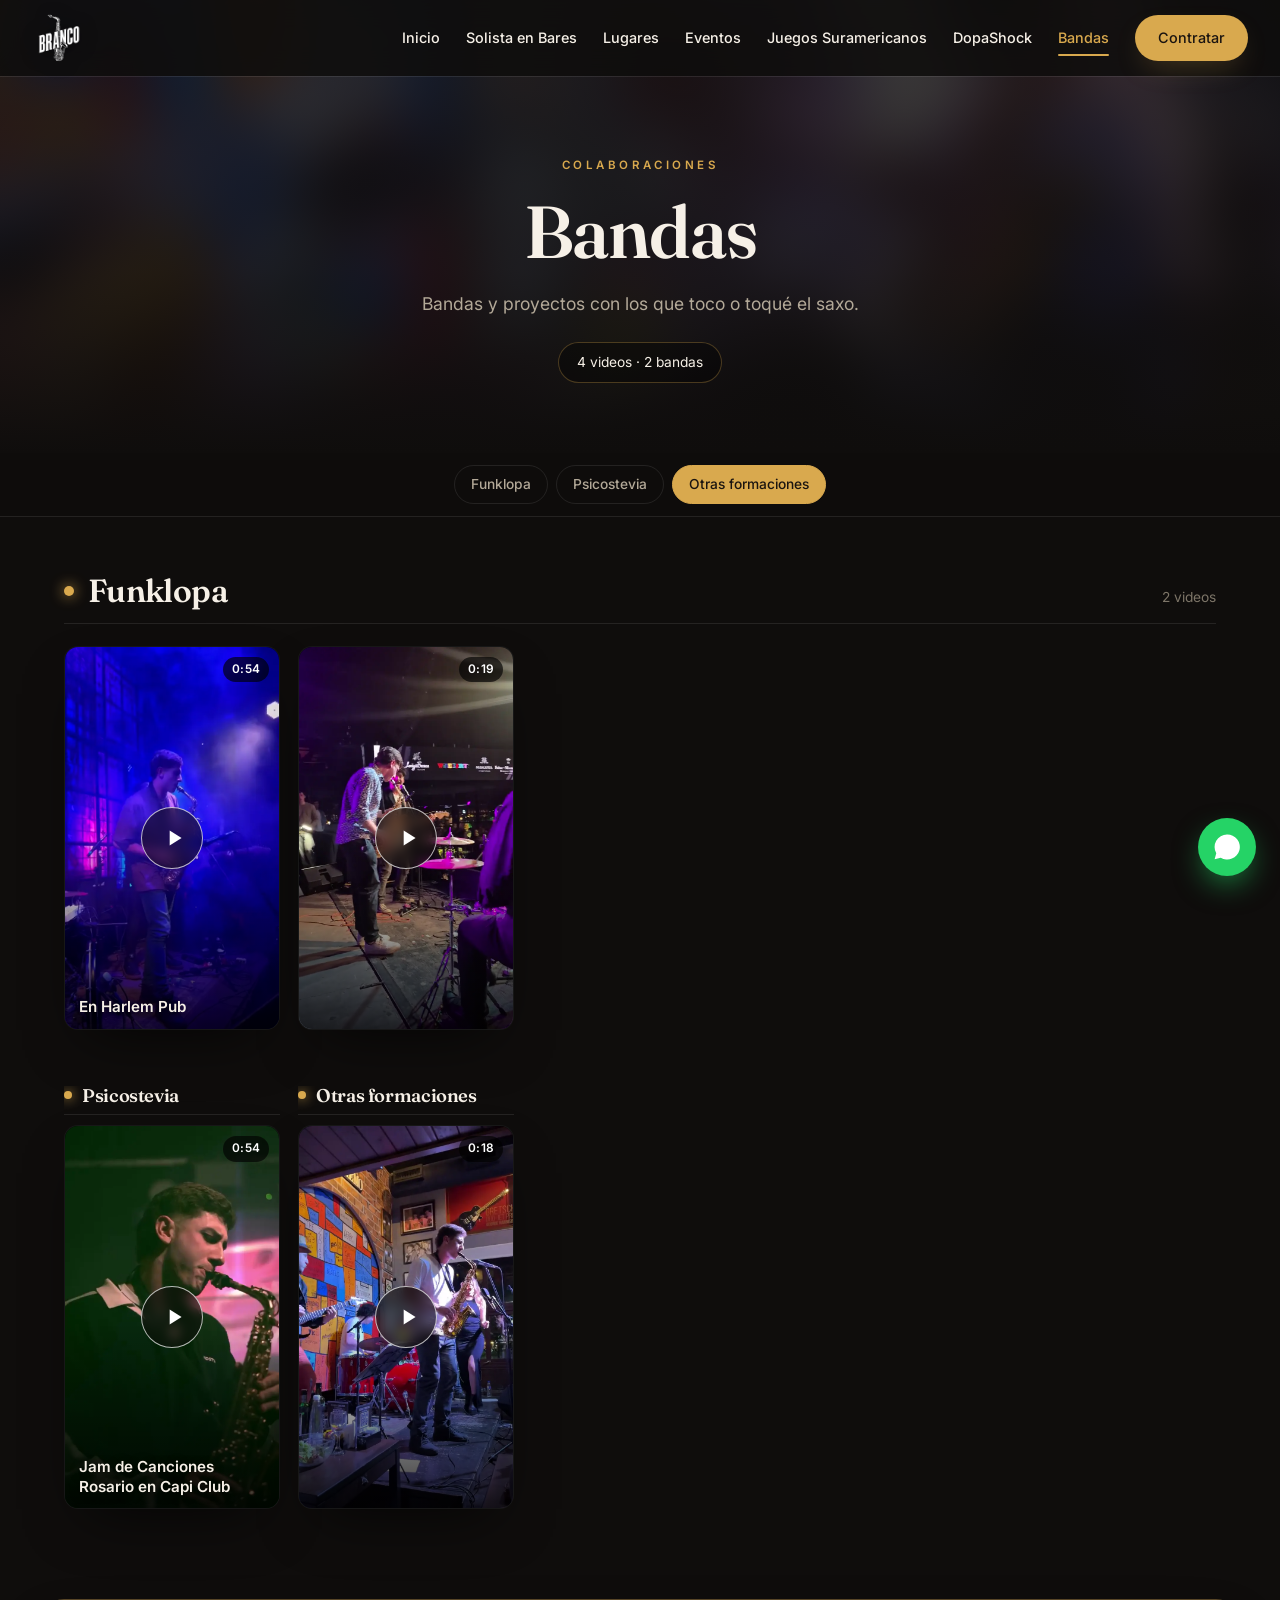
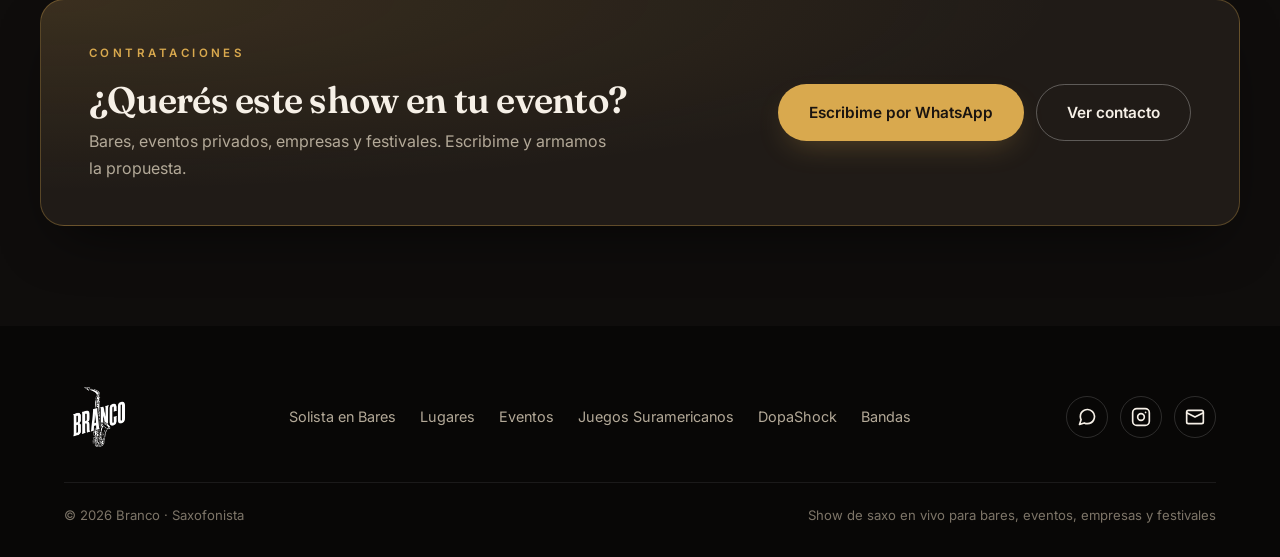
==== commit 80b2778d: "Nuevos videos y página Solista en Bares - 9 videos nuevos (Solista en Bares, Juegos, DopaShock en Mí" ====
--- a/bandas.html
+++ b/bandas.html
@@ -10,15 +10,15 @@
     <meta name="description" content="Bandas con las que tocó Branco, saxofonista. Videos en vivo de cada una." />
     <meta name="theme-color" content="#0f0d0c" />
     <meta name="robots" content="index, follow" />
-    <link rel="canonical" href="https://developerbranco-rgb.github.io/bandas.html" />
+    <link rel="canonical" href="https://developerbranco-rgb.github.io/Branco-WebPage/bandas.html" />
 
     <meta property="og:site_name" content="Branco — Saxofonista" />
     <meta property="og:title" content="Bandas — Branco Saxofonista" />
     <meta property="og:description" content="Bandas con las que tocó Branco, saxofonista. Videos en vivo de cada una." />
     <meta property="og:type" content="website" />
     <meta property="og:locale" content="es_AR" />
-    <meta property="og:url" content="https://developerbranco-rgb.github.io/bandas.html" />
-    <meta property="og:image" content="https://developerbranco-rgb.github.io/media/bandas/banda.webp" />
+    <meta property="og:url" content="https://developerbranco-rgb.github.io/Branco-WebPage/bandas.html" />
+    <meta property="og:image" content="https://developerbranco-rgb.github.io/Branco-WebPage/media/bandas/banda.webp" />
     <meta name="twitter:card" content="summary_large_image" />
 
     <link rel="icon" type="image/png" sizes="32x32" href="assets/icon-32.png" />
@@ -39,23 +39,23 @@
         "@graph": [
           {
             "@type": "Person",
-            "@id": "https://developerbranco-rgb.github.io/#branco",
+            "@id": "https://developerbranco-rgb.github.io/Branco-WebPage/#branco",
             "name": "Branco",
             "jobTitle": "Saxofonista",
-            "url": "https://developerbranco-rgb.github.io/",
-            "image": "https://developerbranco-rgb.github.io/assets/img/hero.jpg",
+            "url": "https://developerbranco-rgb.github.io/Branco-WebPage/",
+            "image": "https://developerbranco-rgb.github.io/Branco-WebPage/assets/img/hero.jpg",
             "email": "brancoantu9@gmail.com",
             "sameAs": ["https://instagram.com/branco.sax"]
           },
           {
             "@type": "MusicGroup",
-            "@id": "https://developerbranco-rgb.github.io/#show",
+            "@id": "https://developerbranco-rgb.github.io/Branco-WebPage/#show",
             "name": "Branco — Saxofonista",
             "description": "Show de saxo en vivo para bares, eventos privados, empresas y festivales.",
-            "url": "https://developerbranco-rgb.github.io/",
-            "image": "https://developerbranco-rgb.github.io/assets/img/hero.jpg",
+            "url": "https://developerbranco-rgb.github.io/Branco-WebPage/",
+            "image": "https://developerbranco-rgb.github.io/Branco-WebPage/assets/img/hero.jpg",
             "genre": ["Pop", "R&B", "Soul", "Electrónica", "Jazz"],
-            "member": { "@id": "https://developerbranco-rgb.github.io/#branco" },
+            "member": { "@id": "https://developerbranco-rgb.github.io/Branco-WebPage/#branco" },
             "areaServed": "AR"
           }
         ]
@@ -70,6 +70,7 @@
       </a>
       <div class="nav__links" id="navLinks">
         <a href="index.html">Inicio</a>
+        <a href="solista-en-bares.html">Solista en Bares</a>
         <a href="lugares.html">Lugares</a>
         <a href="eventos.html">Eventos</a>
         <a href="juegos-suramericanos.html">Juegos Suramericanos</a>
@@ -89,13 +90,12 @@
           <p class="eyebrow">Colaboraciones</p>
           <h1>Bandas</h1>
           <p class="phero__lead">Bandas y proyectos con los que toco o toqué el saxo.</p>
-          <p class="phero__stats">3 videos · 2 bandas</p>
+          <p class="phero__stats">4 videos · 2 bandas</p>
         </div>
       </header>
 <nav class="subnav" aria-label="Secciones de la página"><div class="subnav__inner wrap"><a href="#funklopa" class="">Funklopa</a><a href="#psicostevia" class="">Psicostevia</a><a href="#otras-formaciones" class="">Otras formaciones</a></div></nav>
-<div class="wrap page"><div class="block"><section class="group reveal" id="funklopa"><header class="group__head"><h2>Funklopa</h2><span>1 video</span></header><div class="vgrid vgrid--v"><a class="vcard vcard--v" href="media/bandas/funklopa/funklopa.mp4" data-video data-title="" data-poster="media/bandas/funklopa/funklopa.webp" aria-label="Reproducir video"><img src="media/bandas/funklopa/funklopa.webp" alt="" width="720" height="1280" loading="lazy" decoding="async" /><span class="vcard__play"><svg viewBox="0 0 24 24" aria-hidden="true"><path d="M8 5v14l11-7z"/></svg></span><span class="vcard__dur">0:19</span></a></div></section>
-<section class="group reveal" id="psicostevia"><header class="group__head"><h2>Psicostevia</h2><span>1 video</span></header><div class="vgrid vgrid--v"><a class="vcard vcard--v" href="media/bandas/psicostevia/que-paso-la-jamdecancionesrosario-y-la-magia-de-branco-sax-e.mp4" data-video data-title="Jam de Canciones Rosario en Capi Club" data-poster="media/bandas/psicostevia/que-paso-la-jamdecancionesrosario-y-la-magia-de-branco-sax-e.webp" aria-label="Reproducir: Jam de Canciones Rosario en Capi Club"><img src="media/bandas/psicostevia/que-paso-la-jamdecancionesrosario-y-la-magia-de-branco-sax-e.webp" alt="" width="720" height="1280" loading="lazy" decoding="async" /><span class="vcard__play"><svg viewBox="0 0 24 24" aria-hidden="true"><path d="M8 5v14l11-7z"/></svg></span><span class="vcard__dur">0:54</span><span class="vcard__title">Jam de Canciones Rosario en Capi Club</span></a></div></section>
-<section class="group reveal" id="otras-formaciones"><header class="group__head"><h2>Otras formaciones</h2><span>1 video</span></header><div class="vgrid vgrid--v"><a class="vcard vcard--v" href="media/bandas/banda.mp4" data-video data-title="" data-poster="media/bandas/banda.webp" aria-label="Reproducir video"><img src="media/bandas/banda.webp" alt="" width="720" height="1280" loading="lazy" decoding="async" /><span class="vcard__play"><svg viewBox="0 0 24 24" aria-hidden="true"><path d="M8 5v14l11-7z"/></svg></span><span class="vcard__dur">0:18</span></a></div></section></div></div>
+<div class="wrap page"><div class="block"><section class="group reveal" id="funklopa"><header class="group__head"><h2>Funklopa</h2><span>2 videos</span></header><div class="vgrid vgrid--v"><a class="vcard vcard--v" href="media/bandas/funklopa/funklopa-en-harlem-pub.mp4" data-video data-title="En Harlem Pub" data-poster="media/bandas/funklopa/funklopa-en-harlem-pub.webp" aria-label="Reproducir: En Harlem Pub"><img src="media/bandas/funklopa/funklopa-en-harlem-pub.webp" alt="" width="576" height="1024" loading="lazy" decoding="async" /><span class="vcard__play"><svg viewBox="0 0 24 24" aria-hidden="true"><path d="M8 5v14l11-7z"/></svg></span><span class="vcard__dur">0:54</span><span class="vcard__title">En Harlem Pub</span></a><a class="vcard vcard--v" href="media/bandas/funklopa/funklopa.mp4" data-video data-title="" data-poster="media/bandas/funklopa/funklopa.webp" aria-label="Reproducir video"><img src="media/bandas/funklopa/funklopa.webp" alt="" width="720" height="1280" loading="lazy" decoding="async" /><span class="vcard__play"><svg viewBox="0 0 24 24" aria-hidden="true"><path d="M8 5v14l11-7z"/></svg></span><span class="vcard__dur">0:19</span></a></div></section>
+<section class="group group--singles reveal"><div class="vgrid vgrid--v"><div class="lcard" id="psicostevia"><h3 class="lcard__name">Psicostevia</h3><a class="vcard vcard--v" href="media/bandas/psicostevia/que-paso-la-jamdecancionesrosario-y-la-magia-de-branco-sax-e.mp4" data-video data-title="Jam de Canciones Rosario en Capi Club" data-poster="media/bandas/psicostevia/que-paso-la-jamdecancionesrosario-y-la-magia-de-branco-sax-e.webp" aria-label="Reproducir: Jam de Canciones Rosario en Capi Club"><img src="media/bandas/psicostevia/que-paso-la-jamdecancionesrosario-y-la-magia-de-branco-sax-e.webp" alt="" width="720" height="1280" loading="lazy" decoding="async" /><span class="vcard__play"><svg viewBox="0 0 24 24" aria-hidden="true"><path d="M8 5v14l11-7z"/></svg></span><span class="vcard__dur">0:54</span><span class="vcard__title">Jam de Canciones Rosario en Capi Club</span></a></div><div class="lcard" id="otras-formaciones"><h3 class="lcard__name">Otras formaciones</h3><a class="vcard vcard--v" href="media/bandas/banda.mp4" data-video data-title="" data-poster="media/bandas/banda.webp" aria-label="Reproducir video"><img src="media/bandas/banda.webp" alt="" width="720" height="1280" loading="lazy" decoding="async" /><span class="vcard__play"><svg viewBox="0 0 24 24" aria-hidden="true"><path d="M8 5v14l11-7z"/></svg></span><span class="vcard__dur">0:18</span></a></div></div></section></div></div>
 <section class="cta">
         <div class="wrap cta__inner reveal">
           <div>
@@ -118,7 +118,8 @@
             <img src="assets/logos/branco.webp" alt="Branco" width="120" height="120" loading="lazy" />
           </a>
           <nav class="footer__links" aria-label="Videos">
-            <a href="lugares.html">Lugares</a>
+            <a href="solista-en-bares.html">Solista en Bares</a>
+<a href="lugares.html">Lugares</a>
 <a href="eventos.html">Eventos</a>
 <a href="juegos-suramericanos.html">Juegos Suramericanos</a>
 <a href="dopashock.html">DopaShock</a>
--- a/styles.css
+++ b/styles.css
@@ -649,3 +649,23 @@
   }
   .strip__list li + li::before { display: none; }
 }
+
+/* ---------- Tarjetas con nombre arriba (lugares/bandas con un solo video) ---------- */
+.group--singles .vgrid--v { grid-template-columns: repeat(auto-fill, minmax(210px, 1fr)); }
+.lcard { display: flex; flex-direction: column; gap: 10px; min-width: 0; scroll-margin-top: calc(var(--nav-h) + 70px); }
+.lcard__name {
+  font-size: 1.15rem; padding-bottom: 8px; border-bottom: 1px solid var(--line);
+  white-space: nowrap; overflow: hidden; text-overflow: ellipsis;
+}
+.lcard__name::before {
+  content: ""; display: inline-block; width: 8px; height: 8px; border-radius: 50%;
+  background: var(--gold); margin-right: 10px; vertical-align: middle; transform: translateY(-2px);
+  box-shadow: 0 0 12px var(--gold);
+}
+@media (min-width: 961px) {
+  .xgrid { grid-template-columns: repeat(var(--cols, 4), 1fr); }
+}
+@media (max-width: 700px) {
+  .group--singles .vgrid--v { grid-template-columns: repeat(2, 1fr); }
+  .lcard__name { font-size: 1rem; }
+}
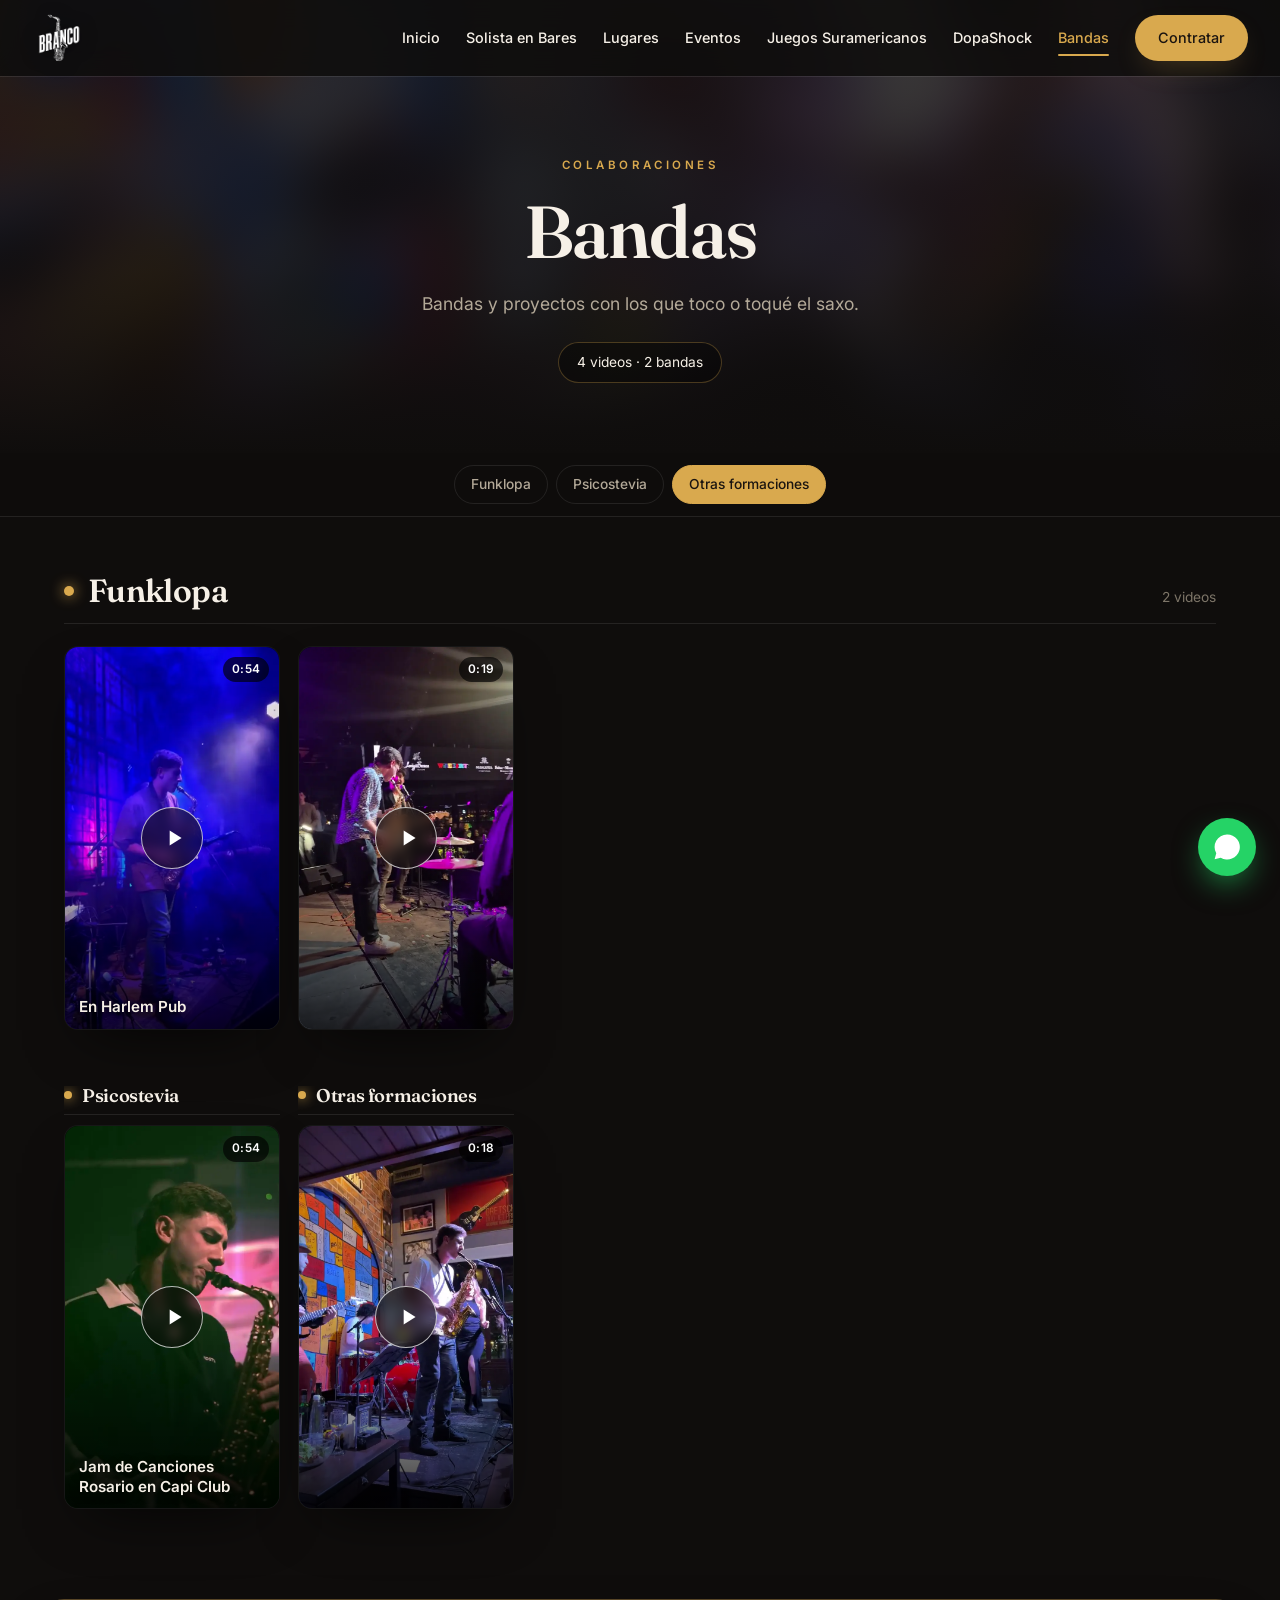
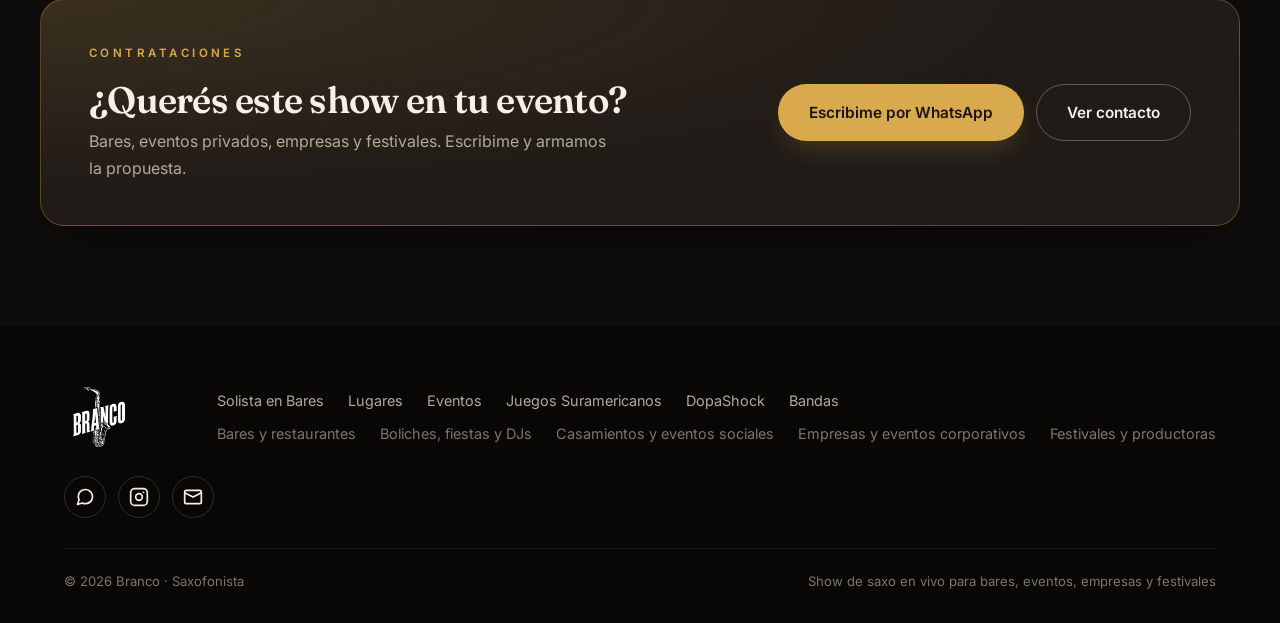
==== commit 27a85bcd: "Actualizacion" ====
--- a/bandas.html
+++ b/bandas.html
@@ -117,14 +117,23 @@
           <a href="index.html" class="footer__brand" aria-label="Branco — Inicio">
             <img src="assets/logos/branco.webp" alt="Branco" width="120" height="120" loading="lazy" />
           </a>
-          <nav class="footer__links" aria-label="Videos">
-            <a href="solista-en-bares.html">Solista en Bares</a>
+          <div class="footer__navs">
+            <nav class="footer__links" aria-label="Videos">
+              <a href="solista-en-bares.html">Solista en Bares</a>
 <a href="lugares.html">Lugares</a>
 <a href="eventos.html">Eventos</a>
 <a href="juegos-suramericanos.html">Juegos Suramericanos</a>
 <a href="dopashock.html">DopaShock</a>
 <a href="bandas.html">Bandas</a>
-          </nav>
+            </nav>
+            <nav class="footer__links footer__links--props" aria-label="Propuestas">
+              <a href="para-bares.html">Bares y restaurantes</a>
+<a href="para-fiestas.html">Boliches, fiestas y DJs</a>
+<a href="para-casamientos.html">Casamientos y eventos sociales</a>
+<a href="para-empresas.html">Empresas y eventos corporativos</a>
+<a href="para-festivales.html">Festivales y productoras</a>
+            </nav>
+          </div>
           <div class="footer__soc">
             <a data-wa href="#" target="_blank" rel="noopener" aria-label="WhatsApp">
               <svg viewBox="0 0 24 24" stroke-width="2" stroke-linecap="round" stroke-linejoin="round"><path d="M21 11.5a8.38 8.38 0 0 1-.9 3.8 8.5 8.5 0 0 1-7.6 4.7 8.38 8.38 0 0 1-3.8-.9L3 21l1.9-5.7a8.38 8.38 0 0 1-.9-3.8 8.5 8.5 0 0 1 4.7-7.6 8.38 8.38 0 0 1 3.8-.9h.5a8.48 8.48 0 0 1 8 8v.5z" /></svg>
--- a/styles.css
+++ b/styles.css
@@ -669,3 +669,72 @@
   .group--singles .vgrid--v { grid-template-columns: repeat(2, 1fr); }
   .lcard__name { font-size: 1rem; }
 }
+
+/* ==========================================================================
+   Propuestas por tipo de cliente (para-*.html) — ver tools/propuestas.json
+   ========================================================================== */
+.btn--wa svg { margin-right: 8px; flex-shrink: 0; }
+.prop-hero h1 { font-size: clamp(2.5rem, 5.6vw, 4.3rem); }
+.xgrid--props .xcard__title { font-size: 1.45rem; }
+
+.pgrid { display: grid; grid-template-columns: repeat(auto-fit, minmax(240px, 1fr)); gap: 18px; }
+.pfeat {
+  padding: 28px 24px; border-radius: var(--radius); border: 1px solid var(--line);
+  background: var(--surface); transition: border-color 0.3s, transform 0.3s;
+}
+.pfeat:hover { border-color: var(--gold-line); transform: translateY(-4px); }
+.pfeat__n { display: block; font-family: var(--serif); font-size: 1.9rem; color: var(--gold); line-height: 1; margin-bottom: 16px; }
+.pfeat h3 { font-size: 1.2rem; margin-bottom: 8px; }
+.pfeat p { color: var(--ink-soft); font-size: 0.93rem; line-height: 1.55; }
+
+.pmore { text-align: center; margin-top: 36px; }
+
+/* Banda Juegos Suramericanos (antecedente en todas las propuestas) */
+.jband { position: relative; overflow: hidden; padding: 110px 0; isolation: isolate; background: #0a0806; text-align: center; }
+.jband__bg {
+  position: absolute; inset: -40px; z-index: -2; background-size: cover; background-position: center 30%;
+  filter: blur(4px) saturate(1.1); opacity: 0.4; transform: scale(1.05);
+}
+.jband::before {
+  content: ""; position: absolute; inset: 0; z-index: -1;
+  background: radial-gradient(ellipse at 50% 40%, rgba(217, 169, 78, 0.22), transparent 65%),
+    linear-gradient(180deg, rgba(10, 8, 6, 0.7), rgba(10, 8, 6, 0.85));
+}
+.jband .eyebrow { color: #d9a94e; }
+.jband h2 { font-size: clamp(2rem, 5vw, 3.4rem); color: #f6f0e7; }
+.jband h2 em { color: #d9a94e; }
+.jband p:not(.eyebrow) { color: #d6cdbf; max-width: 600px; margin: 16px auto 0; }
+.jband__meta { font-size: 0.9rem; color: #a59a8a !important; margin-bottom: 28px !important; }
+.jband .btn--gold { background: #d9a94e; color: #1a1410; }
+
+.ptwo { display: grid; grid-template-columns: 1fr 1fr; gap: 64px; align-items: start; }
+.ptwo h2 { font-size: clamp(1.8rem, 3.6vw, 2.5rem); margin-bottom: 24px; }
+.venues { display: flex; flex-wrap: wrap; gap: 10px; }
+.venues li {
+  padding: 8px 16px; border-radius: 100px; border: 1px solid var(--line);
+  background: var(--surface); font-size: 0.92rem;
+}
+.venues li:last-child { border-color: var(--gold-line); color: var(--gold); }
+.steps { list-style: none; counter-reset: paso; display: grid; gap: 14px; }
+.steps li {
+  counter-increment: paso; position: relative; padding: 18px 20px 18px 72px;
+  border-radius: 14px; border: 1px solid var(--line); background: var(--surface);
+}
+.steps li::before {
+  content: counter(paso); position: absolute; left: 20px; top: 50%; transform: translateY(-50%);
+  width: 36px; height: 36px; border-radius: 50%; display: flex; align-items: center; justify-content: center;
+  background: var(--gold-soft); border: 1px solid var(--gold-line); color: var(--gold); font-weight: 700;
+}
+.steps b { display: block; }
+.steps span { color: var(--ink-soft); font-size: 0.9rem; }
+
+.footer__navs { display: flex; flex-direction: column; gap: 10px; }
+.footer__links--props a { color: var(--ink-mute); }
+
+@media (max-width: 960px) {
+  .ptwo { grid-template-columns: 1fr; gap: 48px; }
+}
+@media (max-width: 560px) {
+  .jband { padding: 80px 0; }
+  .pfeat { padding: 22px 20px; }
+}
